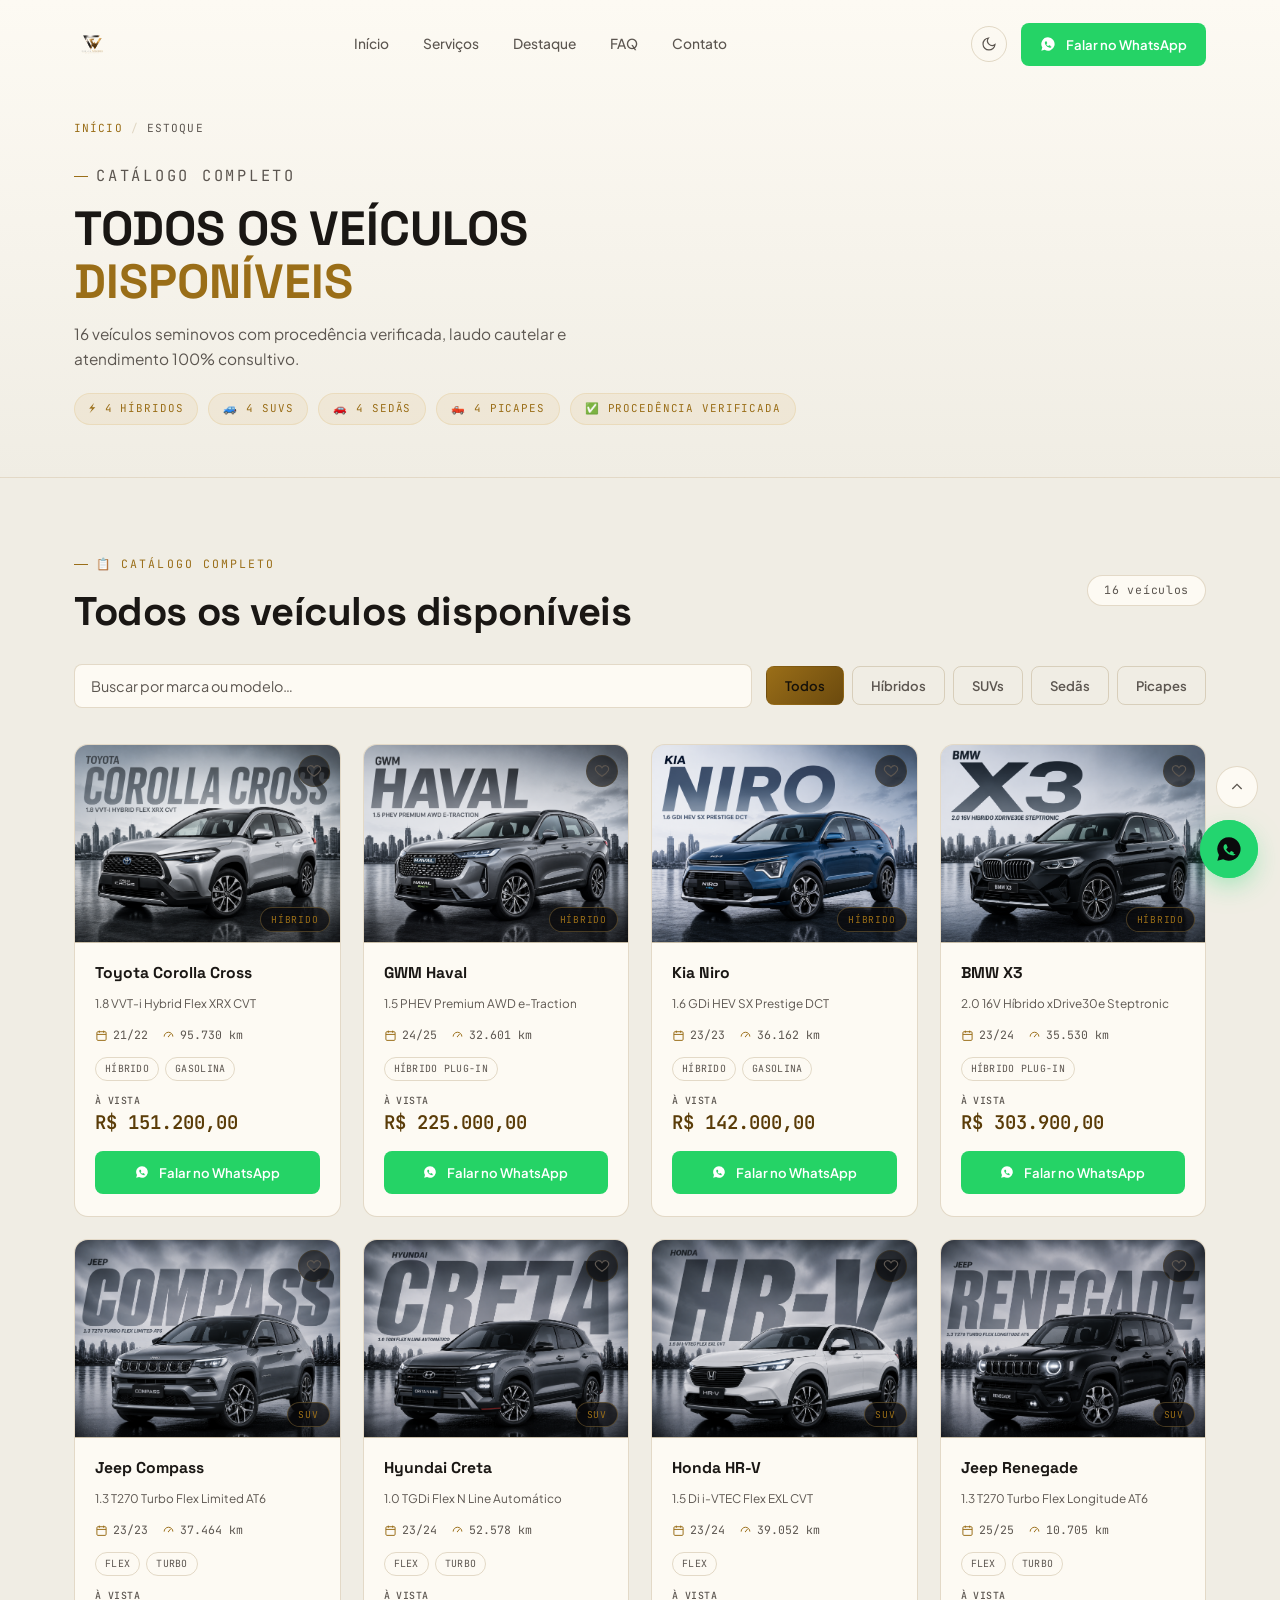
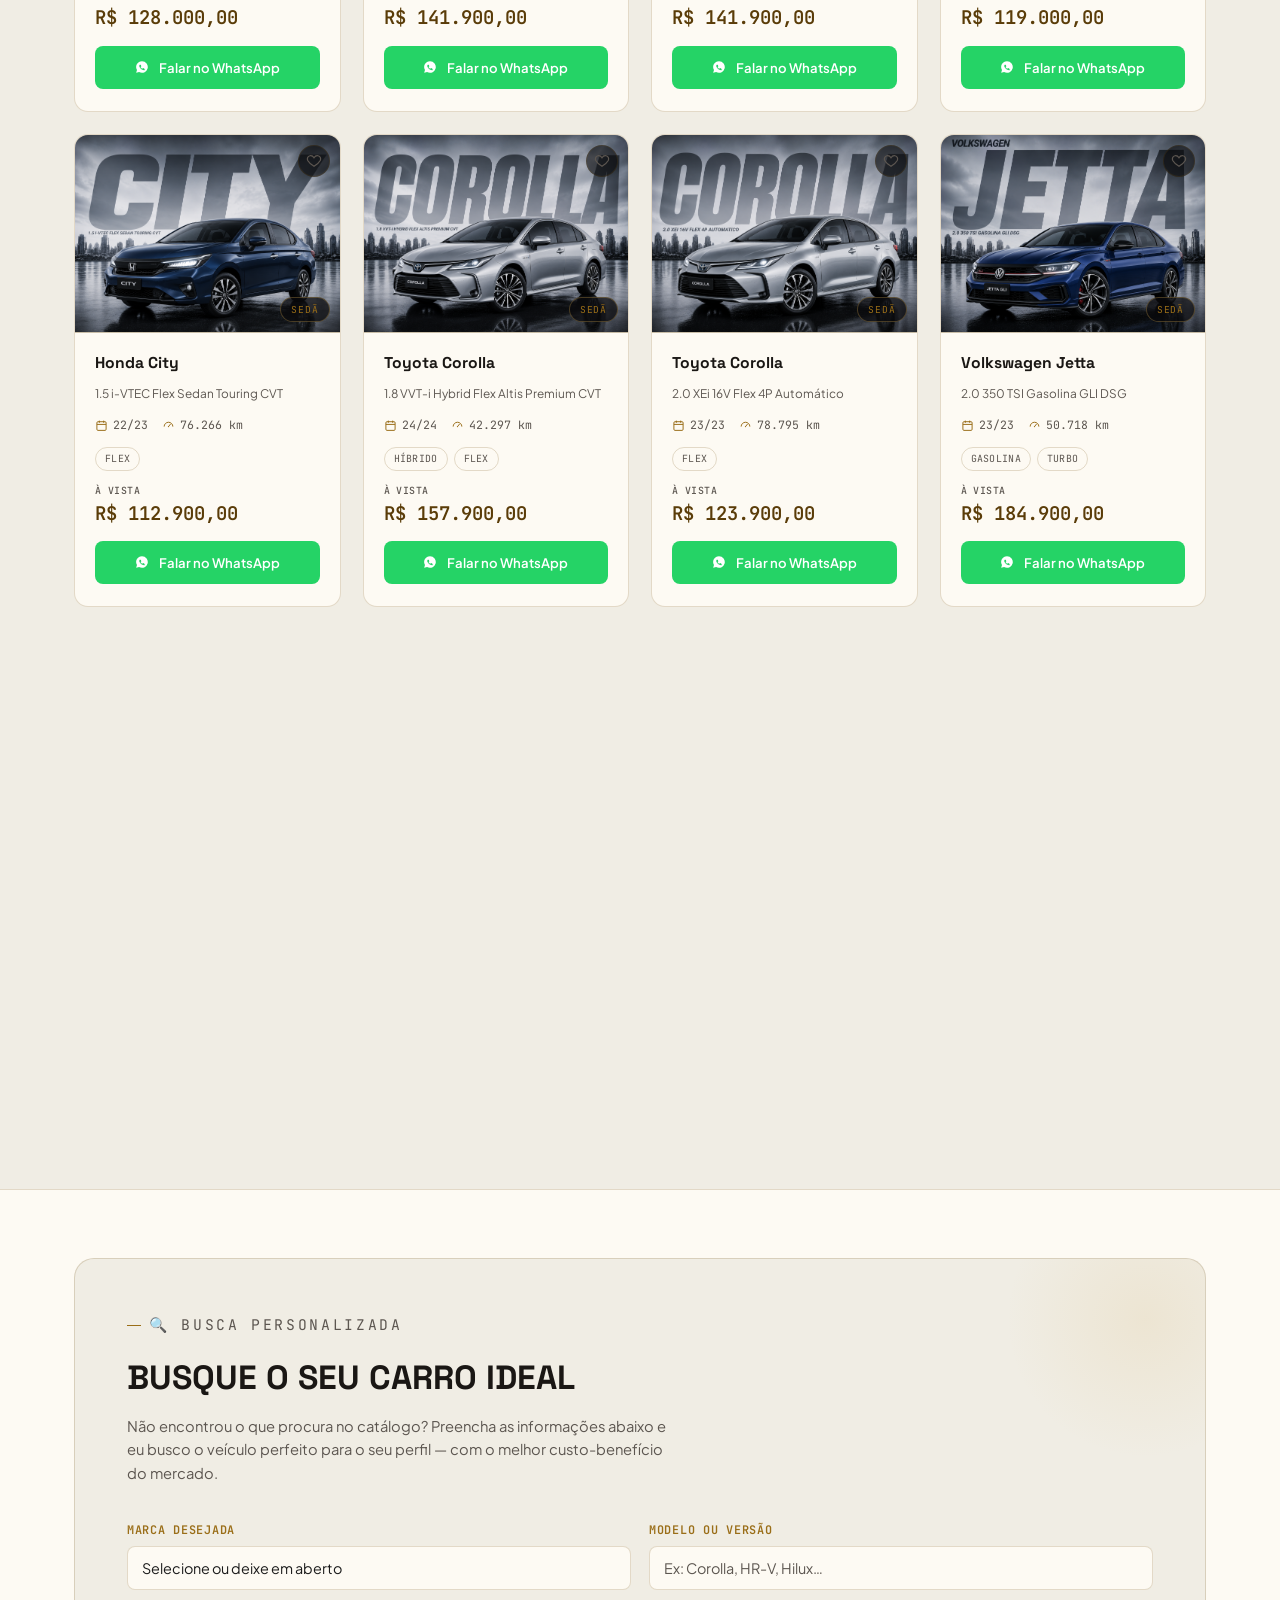
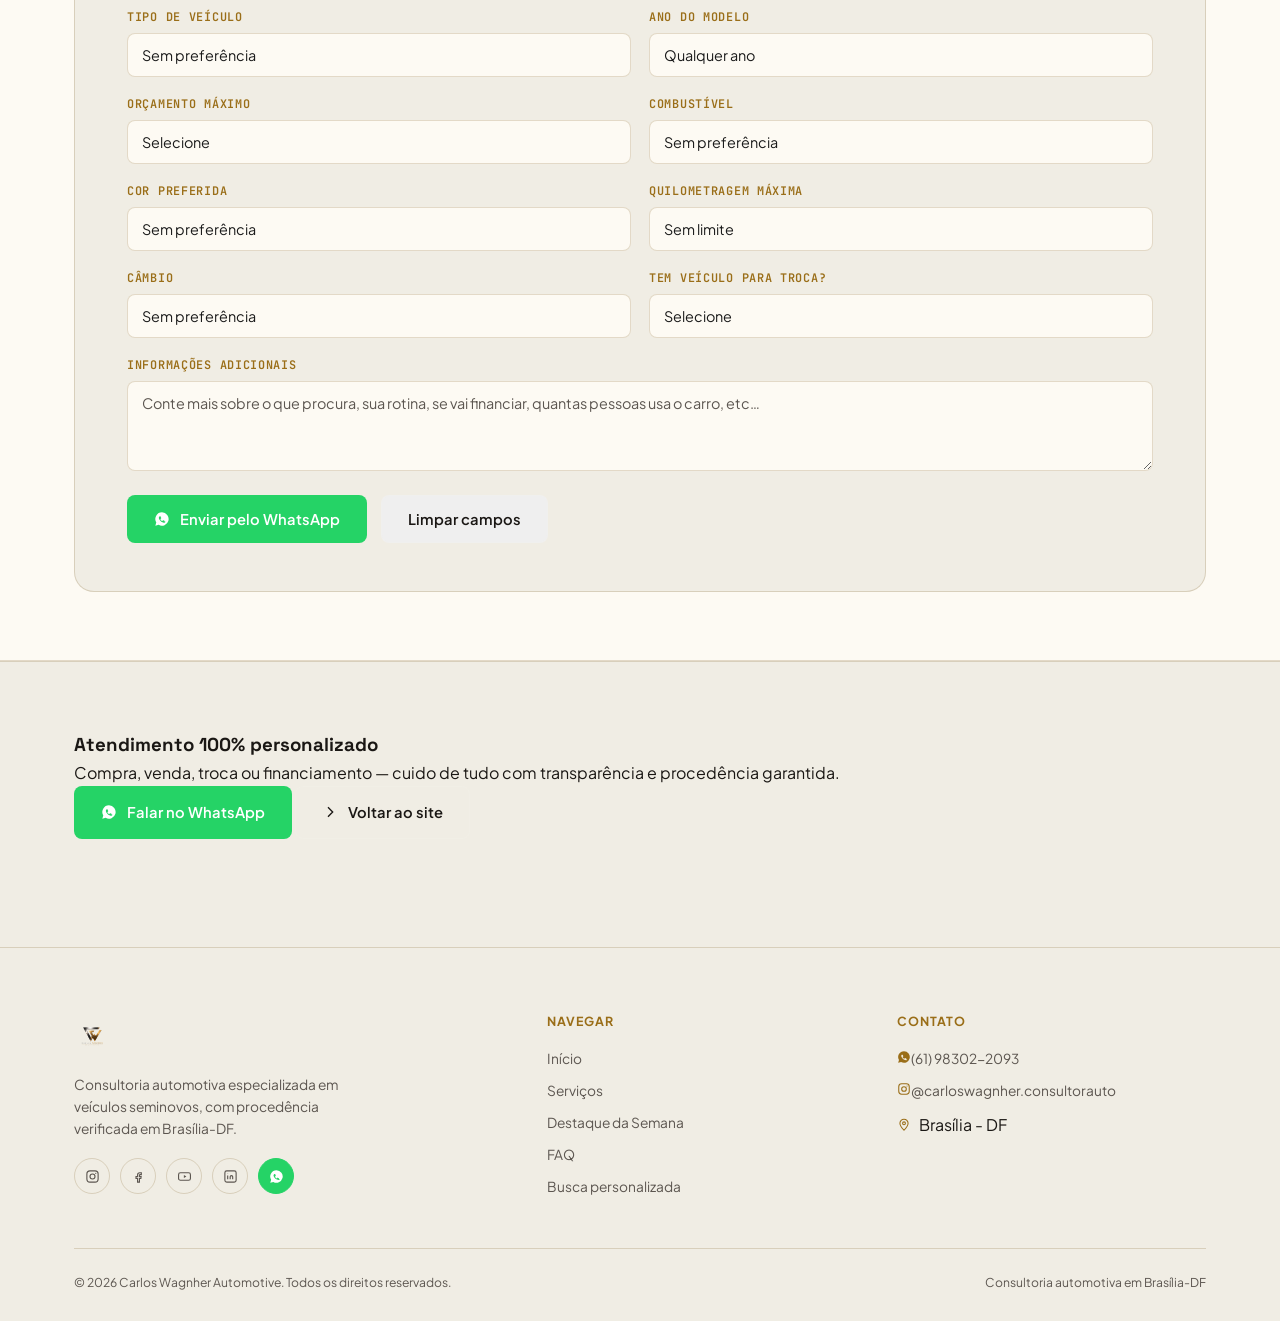
==== estoque.html @ 88245cd1 "Lancamento inicial - Carlos Wagnher Automotive site estatico" ====
<!DOCTYPE html>
<html lang="pt-BR" data-theme="dark">
<head>
<meta charset="UTF-8">
<meta name="viewport" content="width=device-width, initial-scale=1.0">
<title>Estoque Completo | Carlos Wagnher Automotive — Seminovos em Brasília-DF</title>
<meta name="description" content="Veja todos os 16 veículos seminovos disponíveis com procedência verificada em Brasília-DF. Fale com Carlos Wagnher.">
<link rel="icon" href="img/favicon.png" type="image/png">
<script>
(function(){try{var t=localStorage.getItem('cw-theme');if(!t)t=window.matchMedia('(prefers-color-scheme:dark)').matches?'dark':'light';document.documentElement.setAttribute('data-theme',t);}catch(e){}})();
</script>
<link rel="preconnect" href="https://fonts.googleapis.com">
<link rel="preconnect" href="https://fonts.gstatic.com" crossorigin>
<link href="https://fonts.googleapis.com/css2?family=Space+Grotesk:wght@500;600;700&family=Plus+Jakarta+Sans:wght@400;500;600;700;800&family=JetBrains+Mono:wght@500;600&display=swap" rel="stylesheet">
<link rel="stylesheet" href="css/theme.css">
<link rel="stylesheet" href="css/base.css">
<link rel="stylesheet" href="css/header.css">
<link rel="stylesheet" href="css/cards.css">
<link rel="stylesheet" href="css/footer.css">
<link rel="stylesheet" href="css/responsive.css">
<style>
/* ── Hero da página ──────────────────────────────────────── */
.estoque-hero {
  padding: 120px 0 52px;
  background: linear-gradient(180deg, var(--charcoal) 0%, var(--obsidian) 100%);
  border-bottom: 1px solid var(--line);
}
.breadcrumb {
  display: flex; align-items: center; gap: 8px;
  font-family: var(--mono); font-size: .7rem;
  letter-spacing: .1em; text-transform: uppercase;
  color: var(--ink-muted); margin-bottom: 20px;
}
.breadcrumb a { color: var(--gold); transition: opacity .2s; }
.breadcrumb a:hover { opacity: .75; }
.breadcrumb-sep { color: var(--line); }
.estoque-hero h1 {
  font-size: clamp(2rem, 4vw, 3rem);
  font-weight: 700; line-height: 1.1;
  text-transform: uppercase; margin-bottom: 14px;
}
.estoque-hero > .container > p {
  color: var(--ink-muted); font-size: .96rem; max-width: 560px;
}
.estoque-badges {
  display: flex; gap: 10px; flex-wrap: wrap; margin-top: 22px;
}
.estoque-badge {
  display: inline-flex; align-items: center; gap: 6px;
  background: rgba(212,169,84,.1);
  border: 1px solid rgba(212,169,84,.2);
  color: var(--gold);
  font-family: var(--mono); font-size: .68rem;
  letter-spacing: .08em; text-transform: uppercase;
  padding: 6px 14px; border-radius: 20px;
}

/* ── Cabeçalho do catálogo ───────────────────────────────── */
.catalogo-header {
  display: flex; align-items: center; justify-content: space-between;
  margin-bottom: 28px; flex-wrap: wrap; gap: 12px;
}
.cat-count {
  font-family: var(--mono); font-size: .72rem;
  color: var(--ink-muted); letter-spacing: .06em;
  background: var(--charcoal); border: 1px solid var(--line);
  padding: 5px 16px; border-radius: 20px;
  transition: .2s;
}

/* ── Barra de filtro rápido ─────────────────────────────── */
.catalogo-search {
  display: flex; gap: 14px; align-items: center;
  flex-wrap: wrap; margin-bottom: 36px;
}
.catalogo-search input[type="search"] {
  flex: 1; min-width: 200px;
  background: var(--charcoal);
  border: 1px solid var(--line);
  border-radius: 8px;
  padding: 12px 16px;
  color: var(--ink);
  font-family: var(--body); font-size: .9rem;
  outline: none; transition: border-color .2s;
}
.catalogo-search input[type="search"]:focus { border-color: var(--gold); }
.catalogo-search input[type="search"]::placeholder { color: var(--ink-muted); }
.filter-btns { display: flex; gap: 8px; flex-wrap: wrap; }
.filter-btn {
  padding: 10px 18px; border-radius: 8px;
  border: 1px solid var(--line);
  background: transparent; color: var(--ink-muted);
  font-size: .82rem; font-weight: 600; transition: .2s;
}
.filter-btn:hover { border-color: var(--gold); color: var(--gold); }
.filter-btn.active {
  background: linear-gradient(135deg, var(--gold), var(--gold-deep));
  color: var(--btn-gold-text); border-color: transparent;
}

/* Badge de categoria no card */
.badge-cat {
  position: absolute; right: 10px; bottom: 10px;
  background: rgba(10,10,12,.75);
  border: 1px solid rgba(212,169,84,.3);
  color: var(--gold);
  font-family: var(--mono); font-size: .6rem;
  letter-spacing: .08em; text-transform: uppercase;
  padding: 4px 10px; border-radius: 20px;
  z-index: 2;
}

/* Mensagem sem resultado */
.sem-resultado {
  text-align: center;
  padding: 48px 0;
  color: var(--ink-muted);
  font-size: .96rem;
}

/* ── Formulário "Busque seu carro ideal" ──────────────────── */
.busca-section {
  background: var(--charcoal);
  border-top: 1px solid var(--line);
  border-bottom: 1px solid var(--line);
}
.busca-card {
  background: var(--obsidian);
  border: 1px solid var(--line);
  border-radius: 20px;
  padding: 48px 52px;
  position: relative;
  overflow: hidden;
}
.busca-card::before {
  content: '';
  position: absolute; top: -80px; right: -80px;
  width: 280px; height: 280px;
  border-radius: 50%;
  background: radial-gradient(circle, rgba(212,169,84,.12) 0%, transparent 70%);
  pointer-events: none;
}
.busca-head { margin-bottom: 36px; }
.busca-head h2 { font-size: clamp(1.5rem, 3vw, 2.1rem); font-weight: 700; text-transform: uppercase; margin-bottom: 10px; }
.busca-head p  { color: var(--ink-muted); font-size: .92rem; max-width: 540px; }

.busca-form { display: grid; grid-template-columns: 1fr 1fr; gap: 18px; }
.busca-form .full { grid-column: 1 / -1; }

.form-group { display: flex; flex-direction: column; gap: 6px; }
.form-group label {
  font-size: .74rem; font-weight: 600; text-transform: uppercase;
  letter-spacing: .06em; color: var(--gold);
  font-family: var(--mono);
}
.form-group input,
.form-group select,
.form-group textarea {
  background: var(--charcoal);
  border: 1px solid var(--line);
  border-radius: 8px;
  padding: 12px 14px;
  color: var(--ink);
  font-family: var(--body); font-size: .9rem;
  outline: none; transition: border-color .2s;
  width: 100%;
}
.form-group input:focus,
.form-group select:focus,
.form-group textarea:focus { border-color: var(--gold); }
.form-group select { appearance: none; cursor: pointer; }
.form-group textarea { resize: vertical; min-height: 90px; }
/* placeholder */
.form-group input::placeholder,
.form-group textarea::placeholder { color: var(--ink-muted); }
/* select option */
.form-group select option { background: var(--charcoal); color: var(--ink); }

.busca-actions {
  grid-column: 1 / -1;
  display: flex; gap: 14px; flex-wrap: wrap;
  margin-top: 6px;
}

/* ── Tema claro: ajustes de input ───────────────────────── */
[data-theme="light"] .catalogo-search input[type="search"],
[data-theme="light"] .form-group input,
[data-theme="light"] .form-group select,
[data-theme="light"] .form-group textarea { color: #1a1a1a; }

@media (max-width: 768px) {
  .estoque-hero { padding: 100px 0 40px; }
  .busca-card   { padding: 32px 24px; }
  .busca-form   { grid-template-columns: 1fr; }
  .busca-form .full { grid-column: 1; }
  .catalogo-search { flex-direction: column; align-items: stretch; }
  .catalogo-search input { min-width: unset; }
}
</style>
<script type="module" src="js/estoque.js"></script>
</head>
<body>

<a class="skip-link" href="#catalogo">Pular para o catálogo</a>

<!-- SVG sprite -->
<svg style="position:absolute;width:0;height:0" aria-hidden="true" focusable="false">
<defs>
<symbol id="car-hibrido" viewBox="0 0 240 110" fill="none" stroke="currentColor">
  <line x1="6" y1="92" x2="234" y2="92" stroke-dasharray="4 4" opacity=".4" stroke-width="1"/>
  <path d="M16,78 L16,58 Q16,52 22,50 L54,50 Q66,32 92,30 L148,30 Q170,32 184,50 L218,50 Q224,52 224,58 L224,78 Z" stroke-width="3"/>
  <line x1="64" y1="50" x2="72" y2="32" stroke-width="2"/>
  <line x1="170" y1="50" x2="164" y2="32" stroke-width="2"/>
  <circle cx="58" cy="80" r="14" stroke-width="3"/><circle cx="58" cy="80" r="3.5" fill="currentColor"/>
  <circle cx="182" cy="80" r="14" stroke-width="3"/><circle cx="182" cy="80" r="3.5" fill="currentColor"/>
  <path d="M196,44 l6,-9 5,0 -3,9z" fill="currentColor" stroke="none" opacity=".8"/>
</symbol>
<symbol id="car-suv" viewBox="0 0 240 110" fill="none" stroke="currentColor">
  <line x1="6" y1="94" x2="234" y2="94" stroke-dasharray="4 4" opacity=".4" stroke-width="1"/>
  <path d="M14,80 L14,52 Q14,46 21,45 L48,45 Q58,24 88,22 L154,22 Q180,24 192,45 L220,45 Q227,46 227,52 L227,80 Z" stroke-width="3"/>
  <line x1="58" y1="45" x2="66" y2="24" stroke-width="2"/>
  <line x1="182" y1="45" x2="176" y2="24" stroke-width="2"/>
  <circle cx="56" cy="82" r="16" stroke-width="3"/><circle cx="56" cy="82" r="4" fill="currentColor"/>
  <circle cx="186" cy="82" r="16" stroke-width="3"/><circle cx="186" cy="82" r="4" fill="currentColor"/>
</symbol>
<symbol id="car-sedan" viewBox="0 0 240 110" fill="none" stroke="currentColor">
  <line x1="6" y1="90" x2="234" y2="90" stroke-dasharray="4 4" opacity=".4" stroke-width="1"/>
  <path d="M12,76 L12,57 Q12,51 18,49 L50,49 Q64,28 94,26 L142,26 Q168,28 184,49 L222,49 Q228,51 228,57 L228,76 Z" stroke-width="3"/>
  <line x1="62" y1="49" x2="70" y2="28" stroke-width="2"/>
  <line x1="174" y1="49" x2="167" y2="28" stroke-width="2"/>
  <circle cx="56" cy="78" r="13" stroke-width="3"/><circle cx="56" cy="78" r="3.5" fill="currentColor"/>
  <circle cx="186" cy="78" r="13" stroke-width="3"/><circle cx="186" cy="78" r="3.5" fill="currentColor"/>
</symbol>
<symbol id="car-picape" viewBox="0 0 240 110" fill="none" stroke="currentColor">
  <line x1="6" y1="92" x2="234" y2="92" stroke-dasharray="4 4" opacity=".4" stroke-width="1"/>
  <path d="M14,78 L14,56 Q14,50 20,48 L52,48 Q64,28 92,26 L120,26 Q126,28 126,34 L126,48 L196,48 L196,68 L222,68 L222,78 Z" stroke-width="3"/>
  <line x1="196" y1="48" x2="196" y2="68" stroke-width="2"/>
  <line x1="62" y1="48" x2="70" y2="28" stroke-width="2"/>
  <circle cx="56" cy="80" r="14" stroke-width="3"/><circle cx="56" cy="80" r="3.5" fill="currentColor"/>
  <circle cx="190" cy="80" r="14" stroke-width="3"/><circle cx="190" cy="80" r="3.5" fill="currentColor"/>
</symbol>
<symbol id="ic-sun" viewBox="0 0 24 24" fill="none" stroke="currentColor" stroke-width="1.8"><circle cx="12" cy="12" r="4"/><path d="M12 2v2M12 20v2M4.2 4.2l1.4 1.4M18.4 18.4l1.4 1.4M2 12h2M20 12h2M4.2 19.8l1.4-1.4M18.4 5.6l1.4-1.4"/></symbol>
<symbol id="ic-moon" viewBox="0 0 24 24" fill="none" stroke="currentColor" stroke-width="1.8"><path d="M21 12.8A9 9 0 1 1 11.2 3a7 7 0 0 0 9.8 9.8z"/></symbol>
<symbol id="ic-pin" viewBox="0 0 24 24" fill="none" stroke="currentColor" stroke-width="1.8"><path d="M12 21s7-7.2 7-12a7 7 0 1 0-14 0c0 4.8 7 12 7 12z"/><circle cx="12" cy="9" r="2.4"/></symbol>
<symbol id="ic-shield" viewBox="0 0 24 24" fill="none" stroke="currentColor" stroke-width="1.8"><path d="M12 3l7 3v6c0 5-3 8-7 9-4-1-7-4-7-9V6z"/><path d="M9 12l2 2 4-4"/></symbol>
<symbol id="ic-gauge" viewBox="0 0 24 24" fill="none" stroke="currentColor" stroke-width="1.8"><path d="M4 14a8 8 0 1 1 16 0"/><path d="M12 14l4-5"/><circle cx="12" cy="14" r="1.2" fill="currentColor" stroke="none"/></symbol>
<symbol id="ic-calendar" viewBox="0 0 24 24" fill="none" stroke="currentColor" stroke-width="1.8"><rect x="3.5" y="5" width="17" height="16" rx="2"/><path d="M8 3v4M16 3v4M3.5 10h17"/></symbol>
<symbol id="ic-heart" viewBox="0 0 24 24" fill="none" stroke="currentColor" stroke-width="1.8"><path d="M12 20s-7-4.4-9.4-8.8C1.2 8 2.6 4.6 6 4.1 8.4 3.7 10.6 5 12 7.2 13.4 5 15.6 3.7 18 4.1c3.4.5 4.8 3.9 3.4 7.1C19 15.6 12 20 12 20z"/></symbol>
<symbol id="ic-arrow-r" viewBox="0 0 24 24" fill="none" stroke="currentColor" stroke-width="2"><path d="M9 5l7 7-7 7"/></symbol>
<symbol id="ic-up" viewBox="0 0 24 24" fill="none" stroke="currentColor" stroke-width="2"><path d="M5 15l7-7 7 7"/></symbol>
<symbol id="ic-whats" viewBox="0 0 24 24" fill="currentColor" stroke="none"><path d="M12 2a10 10 0 0 0-8.6 15.1L2 22l5-1.3A10 10 0 1 0 12 2zm5.6 14.3c-.2.6-1.3 1.2-1.8 1.2-.5.1-1 .1-3.1-.7-2.6-1-4.3-3.6-4.4-3.8-.1-.2-1-1.4-1-2.6 0-1.3.6-1.9.9-2.1.2-.3.5-.3.7-.3h.5c.2 0 .4 0 .6.5.2.5.7 1.7.8 1.8.1.2.1.3 0 .5-.4.7-.8 1-1 1.2-.1.2-.3.3-.1.6.6 1 1.4 1.8 2.4 2.4.3.2.4.1.6-.1.2-.2.6-.7.8-1 .2-.2.3-.2.5-.1.2.1 1.4.7 1.6.8.2.1.4.1.4.3.1.2.1.7-.1 1.3z"/></symbol>
<symbol id="ic-insta" viewBox="0 0 24 24" fill="none" stroke="currentColor" stroke-width="1.8"><rect x="3" y="3" width="18" height="18" rx="5"/><circle cx="12" cy="12" r="4"/><circle cx="17.2" cy="6.8" r="1" fill="currentColor" stroke="none"/></symbol>
<symbol id="ic-fb" viewBox="0 0 24 24" fill="none" stroke="currentColor" stroke-width="1.8"><path d="M14 9h2.5V6H14c-1.9 0-3.5 1.6-3.5 3.5V12H8v3h2.5v6h3v-6h2.3l.4-3h-2.7v-2.2c0-.5.4-.8.8-.8z"/></symbol>
<symbol id="ic-yt" viewBox="0 0 24 24" fill="none" stroke="currentColor" stroke-width="1.8"><rect x="2.5" y="6" width="19" height="12" rx="3"/><path d="M11 9.5l4 2.5-4 2.5z" fill="currentColor" stroke="none"/></symbol>
<symbol id="ic-linkedin" viewBox="0 0 24 24" fill="none" stroke="currentColor" stroke-width="1.8"><rect x="3" y="3" width="18" height="18" rx="3"/><path d="M7.5 10.5v6M7.5 7.7v.1M11.5 16.5v-4a2 2 0 0 1 4 0v4M11.5 12.5v4"/></symbol>
</defs>
</svg>

<!-- ===== Header ===== -->
<header id="siteHeader">
  <div class="container nav-row">
    <a href="index.html" class="brand">
      <img src="img/logo.png" alt="Carlos Wagnher Automotive" class="brand-logo">
    </a>
    <nav class="primary-nav" aria-label="Navegação principal">
      <a href="index.html">Início</a>
      <a href="index.html#servicos">Serviços</a>
      <a href="index.html#destaque">Destaque</a>
      <a href="index.html#faq">FAQ</a>
      <a href="index.html#contato">Contato</a>
    </nav>
    <div class="header-actions">
      <button id="themeToggle" class="theme-toggle" aria-label="Alternar tema" aria-pressed="false">
        <svg aria-hidden="true"><use href="#ic-moon"/></svg>
      </button>
      <a class="btn btn-whatsapp btn-sm desktop-only"
         href="https://wa.me/5561983022093?text=Ol%C3%A1%20Carlos!%20Vim%20pelo%20site%20e%20quero%20falar%20sobre%20ve%C3%ADculos%20seminovos."
         target="_blank" rel="noopener">
        <svg style="width:16px;height:16px" aria-hidden="true"><use href="#ic-whats"/></svg>
        Falar no WhatsApp
      </a>
      <button class="menu-toggle" id="menuToggle" aria-label="Abrir menu" aria-expanded="false">
        <span></span><span></span><span></span>
      </button>
    </div>
  </div>
  <nav class="mobile-nav" id="mobileNav" aria-label="Menu mobile" hidden>
    <a href="index.html">Início</a>
    <a href="index.html#servicos">Serviços</a>
    <a href="index.html#destaque">Destaque</a>
    <a href="index.html#faq">FAQ</a>
    <a href="index.html#contato">Contato</a>
    <a class="btn btn-whatsapp btn-sm" style="margin-top:8px"
       href="https://wa.me/5561983022093?text=Ol%C3%A1%20Carlos!%20Vim%20pelo%20site%20e%20quero%20falar%20sobre%20ve%C3%ADculos%20seminovos."
       target="_blank" rel="noopener">
      <svg style="width:16px;height:16px" aria-hidden="true"><use href="#ic-whats"/></svg>
      Falar no WhatsApp
    </a>
  </nav>
</header>

<main id="main-content">

  <!-- ===== Hero da página ===== -->
  <section class="estoque-hero">
    <div class="container">
      <div class="breadcrumb">
        <a href="index.html">Início</a>
        <span class="breadcrumb-sep">/</span>
        <span>Estoque</span>
      </div>
      <p class="eyebrow">Catálogo completo</p>
      <h1>Todos os veículos<br><span style="color:var(--gold)">disponíveis</span></h1>
      <p>16 veículos seminovos com procedência verificada, laudo cautelar e atendimento 100% consultivo.</p>
      <div class="estoque-badges">
        <span class="estoque-badge">⚡ 4 Híbridos</span>
        <span class="estoque-badge">🚙 4 SUVs</span>
        <span class="estoque-badge">🚗 4 Sedãs</span>
        <span class="estoque-badge">🛻 4 Picapes</span>
        <span class="estoque-badge">✅ Procedência verificada</span>
      </div>
    </div>
  </section>

  <!-- ===== Catálogo (renderizado pelo JS) ===== -->
  <div id="estoqueRoot"></div>

  <!-- ===== Busque seu carro ideal ===== -->
  <section class="busca-section section-pad" id="busca">
    <div class="container">
      <div class="busca-card">
        <div class="busca-head">
          <p class="eyebrow">🔍 Busca personalizada</p>
          <h2>Busque o seu carro ideal</h2>
          <p>Não encontrou o que procura no catálogo? Preencha as informações abaixo e eu busco o veículo perfeito para o seu perfil — com o melhor custo-benefício do mercado.</p>
        </div>

        <form class="busca-form" id="buscaForm" novalidate>

          <div class="form-group">
            <label for="f-marca">Marca desejada</label>
            <select id="f-marca" name="marca">
              <option value="">Selecione ou deixe em aberto</option>
              <option>Toyota</option>
              <option>Honda</option>
              <option>Volkswagen</option>
              <option>Hyundai</option>
              <option>Kia</option>
              <option>Jeep</option>
              <option>Nissan</option>
              <option>BMW</option>
              <option>Mercedes-Benz</option>
              <option>Audi</option>
              <option>Chevrolet</option>
              <option>Ford</option>
              <option>Mitsubishi</option>
              <option>Fiat</option>
              <option>Renault</option>
              <option>Ram</option>
              <option>GWM</option>
              <option>Outra / Sem preferência</option>
            </select>
          </div>

          <div class="form-group">
            <label for="f-modelo">Modelo ou versão</label>
            <input type="text" id="f-modelo" name="modelo" placeholder="Ex: Corolla, HR-V, Hilux…">
          </div>

          <div class="form-group">
            <label for="f-categoria">Tipo de veículo</label>
            <select id="f-categoria" name="categoria">
              <option value="">Sem preferência</option>
              <option>SUV</option>
              <option>Sedã</option>
              <option>Híbrido / Elétrico</option>
              <option>Picape</option>
              <option>Hatch</option>
              <option>Minivan</option>
            </select>
          </div>

          <div class="form-group">
            <label for="f-ano">Ano do modelo</label>
            <select id="f-ano" name="ano">
              <option value="">Qualquer ano</option>
              <option>2025</option>
              <option>2024</option>
              <option>2023</option>
              <option>2022</option>
              <option>2021</option>
              <option>2020</option>
              <option>2019 ou anterior</option>
            </select>
          </div>

          <div class="form-group">
            <label for="f-orcamento">Orçamento máximo</label>
            <select id="f-orcamento" name="orcamento">
              <option value="">Selecione</option>
              <option>Até R$ 80.000</option>
              <option>R$ 80.001 – R$ 120.000</option>
              <option>R$ 120.001 – R$ 160.000</option>
              <option>R$ 160.001 – R$ 200.000</option>
              <option>R$ 200.001 – R$ 250.000</option>
              <option>Acima de R$ 250.000</option>
              <option>A combinar</option>
            </select>
          </div>

          <div class="form-group">
            <label for="f-combustivel">Combustível</label>
            <select id="f-combustivel" name="combustivel">
              <option value="">Sem preferência</option>
              <option>Flex</option>
              <option>Gasolina</option>
              <option>Diesel</option>
              <option>Híbrido</option>
              <option>Híbrido Plug-in</option>
              <option>Elétrico</option>
            </select>
          </div>

          <div class="form-group">
            <label for="f-cor">Cor preferida</label>
            <select id="f-cor" name="cor">
              <option value="">Sem preferência</option>
              <option>Branco</option>
              <option>Prata / Cinza</option>
              <option>Preto</option>
              <option>Azul</option>
              <option>Vermelho</option>
              <option>Outra</option>
            </select>
          </div>

          <div class="form-group">
            <label for="f-km">Quilometragem máxima</label>
            <select id="f-km" name="km">
              <option value="">Sem limite</option>
              <option>Até 20.000 km</option>
              <option>Até 40.000 km</option>
              <option>Até 60.000 km</option>
              <option>Até 80.000 km</option>
              <option>Acima de 80.000 km</option>
            </select>
          </div>

          <div class="form-group">
            <label for="f-cambio">Câmbio</label>
            <select id="f-cambio" name="cambio">
              <option value="">Sem preferência</option>
              <option>Automático</option>
              <option>Manual</option>
              <option>CVT</option>
              <option>DCT / PDK</option>
            </select>
          </div>

          <div class="form-group">
            <label for="f-troca">Tem veículo para troca?</label>
            <select id="f-troca" name="troca">
              <option value="">Selecione</option>
              <option>Sim — quero usar na negociação</option>
              <option>Não</option>
            </select>
          </div>

          <div class="form-group full">
            <label for="f-obs">Informações adicionais</label>
            <textarea id="f-obs" name="obs" placeholder="Conte mais sobre o que procura, sua rotina, se vai financiar, quantas pessoas usa o carro, etc…"></textarea>
          </div>

          <div class="busca-actions">
            <button type="submit" class="btn btn-whatsapp">
              <svg style="width:16px;height:16px" aria-hidden="true"><use href="#ic-whats"/></svg>
              Enviar pelo WhatsApp
            </button>
            <button type="reset" class="btn btn-outline">Limpar campos</button>
          </div>

        </form>
      </div>
    </div>
  </section>

  <!-- ===== CTA final ===== -->
  <section class="section-pad" style="border-top:1px solid var(--line)">
    <div class="container">
      <div class="cta-banner reveal">
        <div>
          <h3>Atendimento 100% personalizado</h3>
          <p>Compra, venda, troca ou financiamento — cuido de tudo com transparência e procedência garantida.</p>
        </div>
        <div class="cta-actions">
          <a class="btn btn-whatsapp"
             href="https://wa.me/5561983022093?text=Ol%C3%A1%20Carlos!%20Vim%20pelo%20site%20e%20quero%20atendimento%20personalizado."
             target="_blank" rel="noopener">
            <svg style="width:16px;height:16px" aria-hidden="true"><use href="#ic-whats"/></svg>
            Falar no WhatsApp
          </a>
          <a class="btn btn-outline" href="index.html">
            <svg style="width:16px;height:16px" aria-hidden="true"><use href="#ic-arrow-r"/></svg>
            Voltar ao site
          </a>
        </div>
      </div>
    </div>
  </section>

</main>

<!-- ===== Footer ===== -->
<footer>
  <div class="container">
    <div class="footer-grid">
      <div class="footer-brand">
        <a href="index.html" class="brand">
          <img src="img/logo.png" alt="Carlos Wagnher Automotive" class="brand-logo">
        </a>
        <p>Consultoria automotiva especializada em veículos seminovos, com procedência verificada em Brasília-DF.</p>
        <div class="socials" style="margin-top:18px">
          <a class="social-ic" href="https://www.instagram.com/carloswagnher.consultorauto/" target="_blank" rel="noopener" aria-label="Instagram">
            <svg aria-hidden="true"><use href="#ic-insta"/></svg>
          </a>
          <a class="social-ic" href="https://www.facebook.com/carlos.wagnher" target="_blank" rel="noopener" aria-label="Facebook">
            <svg aria-hidden="true"><use href="#ic-fb"/></svg>
          </a>
          <a class="social-ic" href="https://www.youtube.com/@CarlosWagnherConsultorAuto" target="_blank" rel="noopener" aria-label="YouTube">
            <svg aria-hidden="true"><use href="#ic-yt"/></svg>
          </a>
          <a class="social-ic" href="https://www.linkedin.com/in/carloswagnher/" target="_blank" rel="noopener" aria-label="LinkedIn">
            <svg aria-hidden="true"><use href="#ic-linkedin"/></svg>
          </a>
          <a class="social-ic" style="background:#25D366;border-color:#25D366;color:#fff"
             href="https://wa.me/5561983022093" target="_blank" rel="noopener" aria-label="WhatsApp">
            <svg aria-hidden="true"><use href="#ic-whats"/></svg>
          </a>
        </div>
      </div>
      <div class="footer-col">
        <h4>Navegar</h4>
        <a href="index.html">Início</a>
        <a href="index.html#servicos">Serviços</a>
        <a href="index.html#destaque">Destaque da Semana</a>
        <a href="index.html#faq">FAQ</a>
        <a href="#busca">Busca personalizada</a>
      </div>
      <div class="footer-col">
        <h4>Contato</h4>
        <a class="footer-contact" href="https://wa.me/5561983022093" target="_blank" rel="noopener">
          <svg aria-hidden="true"><use href="#ic-whats"/></svg>(61) 98302-2093
        </a>
        <a class="footer-contact" href="https://www.instagram.com/carloswagnher.consultorauto/" target="_blank" rel="noopener">
          <svg aria-hidden="true"><use href="#ic-insta"/></svg>@carloswagnher.consultorauto
        </a>
        <span class="footer-contact">
          <svg aria-hidden="true"><use href="#ic-pin"/></svg>Brasília - DF
        </span>
      </div>
    </div>
    <div class="footer-bottom">
      <span>© <span id="year"></span> Carlos Wagnher Automotive. Todos os direitos reservados.</span>
      <span>Consultoria automotiva em Brasília-DF</span>
    </div>
  </div>
</footer>

<!-- Floating WhatsApp -->
<div class="fab-wrap">
  <button class="fab-top" id="fabTop" aria-label="Voltar ao topo">
    <svg aria-hidden="true"><use href="#ic-up"/></svg>
  </button>
  <a class="fab-whats"
     href="https://wa.me/5561983022093?text=Ol%C3%A1%20Carlos!%20Vim%20pelo%20site%20e%20quero%20falar%20sobre%20ve%C3%ADculos%20seminovos."
     target="_blank" rel="noopener" aria-label="Falar no WhatsApp">
    <svg aria-hidden="true"><use href="#ic-whats"/></svg>
  </a>
</div>

<script>
// ── Ano footer ──────────────────────────────────────────────
document.getElementById('year').textContent = new Date().getFullYear();

// ── Tema ────────────────────────────────────────────────────
const btn  = document.getElementById('themeToggle');
const html = document.documentElement;
function applyTheme(t) {
  html.setAttribute('data-theme', t);
  try { localStorage.setItem('cw-theme', t); } catch(e) {}
  btn.setAttribute('aria-pressed', t === 'light' ? 'true' : 'false');
  btn.setAttribute('aria-label', t === 'light' ? 'Ativar modo escuro' : 'Ativar modo claro');
  btn.querySelector('use').setAttribute('href', t === 'light' ? '#ic-sun' : '#ic-moon');
}
btn.addEventListener('click', () => applyTheme(html.getAttribute('data-theme') === 'dark' ? 'light' : 'dark'));

// ── Menu mobile ──────────────────────────────────────────────
const menuToggle = document.getElementById('menuToggle');
const mobileNav  = document.getElementById('mobileNav');
menuToggle.addEventListener('click', () => {
  const open = mobileNav.hidden;
  mobileNav.hidden = !open;
  menuToggle.setAttribute('aria-expanded', open ? 'true' : 'false');
});

// ── Botão voltar ao topo ─────────────────────────────────────
const fabTop = document.getElementById('fabTop');
window.addEventListener('scroll', () => {
  fabTop.classList.toggle('show', window.scrollY > 400);
}, { passive: true });
fabTop.addEventListener('click', () => window.scrollTo({ top: 0, behavior: 'smooth' }));

// ── Formulário → WhatsApp ────────────────────────────────────
document.getElementById('buscaForm').addEventListener('submit', function(e) {
  e.preventDefault();
  const fd = new FormData(this);
  const val = k => fd.get(k) || '';

  const linhas = [
    '🚗 *Busca de veículo personalizada*',
    '',
    `• *Marca:* ${val('marca')  || 'Sem preferência'}`,
    `• *Modelo/Versão:* ${val('modelo') || 'Sem preferência'}`,
    `• *Tipo:* ${val('categoria') || 'Sem preferência'}`,
    `• *Ano:* ${val('ano')      || 'Qualquer'}`,
    `• *Orçamento:* ${val('orcamento') || 'A combinar'}`,
    `• *Combustível:* ${val('combustivel') || 'Sem preferência'}`,
    `• *Cor:* ${val('cor')      || 'Sem preferência'}`,
    `• *Km máx:* ${val('km')   || 'Sem limite'}`,
    `• *Câmbio:* ${val('cambio') || 'Sem preferência'}`,
    `• *Troca:* ${val('troca')  || 'Não informado'}`,
  ];
  if (val('obs').trim()) linhas.push('', `📝 *Detalhes:* ${val('obs').trim()}`);
  linhas.push('', 'Vim pelo site carloswagnherautomotive.com.br');

  const msg = linhas.join('\n');
  window.open(`https://wa.me/5561983022093?text=${encodeURIComponent(msg)}`, '_blank', 'noopener');
});

// ── CTA-banner reveal ────────────────────────────────────────
const obs = new IntersectionObserver(entries => {
  entries.forEach(e => { if (e.isIntersecting) { e.target.classList.add('is-visible'); obs.unobserve(e.target); } });
}, { threshold: 0.1 });
document.querySelectorAll('.reveal').forEach(el => obs.observe(el));
</script>

</body>
</html>
---- css/theme.css ----
/* ============================================================
   theme.css — Variáveis de cor para modo escuro e claro.
   Deve ser o PRIMEIRO CSS carregado.
   ============================================================ */

/* Fallback (dark) para caso o script inline não execute */
:root {
  --obsidian:   #0A0A0C;
  --charcoal:   #15151B;
  --charcoal-2: #1E1E26;
  --line:       rgba(212, 169, 84, .16);
  --gold:       #D4A954;
  --gold-deep:  #A9762E;
  --gold-pale:  #F0D9A0;
  --ink:        #F4F2EC;
  --ink-muted:  #9C9AA3;
  --btn-gold-text: #15110a;
}

[data-theme="dark"] {
  --obsidian:   #0A0A0C;
  --charcoal:   #15151B;
  --charcoal-2: #1E1E26;
  --line:       rgba(212, 169, 84, .16);
  --gold:       #D4A954;
  --gold-deep:  #A9762E;
  --gold-pale:  #F0D9A0;
  --ink:        #F4F2EC;
  --ink-muted:  #9C9AA3;
  --btn-gold-text: #15110a;
}

/* Modo claro: fundo off-white quente, dourado mais escuro para AA (4.5:1 sobre #F0EDE4) */
[data-theme="light"] {
  --obsidian:   #F0EDE4;
  --charcoal:   #FDFAF3;
  --charcoal-2: #E9E4D5;
  --line:       rgba(120, 86, 20, .2);
  --gold:       #9A6E18;   /* contraste AA ≥ 4.5:1 sobre #F0EDE4 */
  --gold-deep:  #6B4A0E;
  --gold-pale:  #5A3C08;   /* texto dourado sobre claro — AA */
  --ink:        #1A1714;
  --ink-muted:  #5C5650;
  --btn-gold-text: #15110a;
}

/* Transição suave (~250ms) — desativada se prefers-reduced-motion */
@media (prefers-reduced-motion: no-preference) {
  html {
    transition: background-color 250ms ease;
  }
  body,
  header,
  .icon-card,
  .vcard,
  .faq-item,
  .testi-card,
  .featured,
  .mobile-nav,
  footer {
    transition:
      background-color 250ms ease,
      border-color    250ms ease,
      color           250ms ease;
  }
}
---- css/base.css ----
/* ============================================================
   base.css — Reset, layout, tipografia, botões, utilitários
   ============================================================ */

:root {
  --radius:  14px;
  --maxw:    1180px;
  --display: 'Space Grotesk', sans-serif;
  --body:    'Plus Jakarta Sans', sans-serif;
  --mono:    'JetBrains Mono', monospace;
}

/* Reset */
*, *::before, *::after { box-sizing: border-box; margin: 0; padding: 0; }
html  { scroll-behavior: smooth; }
body  {
  background: var(--obsidian);
  color: var(--ink);
  font-family: var(--body);
  line-height: 1.6;
  -webkit-font-smoothing: antialiased;
  overflow-x: hidden;
}
img   { max-width: 100%; display: block; }
a     { color: inherit; text-decoration: none; }
ul    { list-style: none; }
button { font-family: inherit; cursor: pointer; }

/* Layout */
.container   { max-width: var(--maxw); margin: 0 auto; padding: 0 24px; }
section      { scroll-margin-top: 90px; }
.section-pad { padding: 68px 0; }

/* Skip link */
.skip-link {
  position: absolute;
  left: -9999px;
  top: 0;
  z-index: 9999;
  background: var(--gold);
  color: var(--btn-gold-text);
  padding: 12px 20px;
  font-weight: 700;
  border-radius: 0 0 8px 0;
  font-family: var(--body);
}
.skip-link:focus { left: 0; }

/* Screen-reader only */
.sr-only {
  position: absolute;
  width: 1px; height: 1px;
  padding: 0; margin: -1px;
  overflow: hidden;
  clip: rect(0,0,0,0);
  white-space: nowrap;
  border: 0;
}

/* Focus */
:focus-visible { outline: 2px solid var(--gold); outline-offset: 3px; }

/* Typography */
h1, h2, h3, .font-display { font-family: var(--display); }
.mono { font-family: var(--mono); }

.eyebrow {
  display: inline-flex;
  align-items: center;
  gap: 8px;
  font-family: var(--mono);
  font-size: .72rem;
  letter-spacing: .18em;
  text-transform: uppercase;
  color: var(--gold);
  margin-bottom: 14px;
}
.eyebrow::before { content: ''; width: 14px; height: 1px; background: var(--gold); }

.section-title {
  font-size: clamp(1.7rem, 3.4vw, 2.5rem);
  font-weight: 700;
  line-height: 1.2;
  letter-spacing: -.01em;
}
.section-head { text-align: center; max-width: 620px; margin: 0 auto 48px; }

.text-gold  { color: var(--gold); }
.text-muted { color: var(--ink-muted); }

/* Buttons */
.btn {
  display: inline-flex;
  align-items: center;
  justify-content: center;
  gap: 10px;
  padding: 14px 26px;
  border-radius: 8px;
  font-weight: 600;
  font-size: .92rem;
  border: 1px solid transparent;
  transition:
    transform    .25s ease,
    box-shadow   .25s ease,
    background   .25s ease,
    color        .25s ease,
    border-color .25s ease;
  white-space: nowrap;
}
.btn-gold {
  background: linear-gradient(135deg, var(--gold), var(--gold-deep));
  color: var(--btn-gold-text);
}
.btn-gold:hover,
.btn-gold:focus-visible {
  transform: translateY(-2px);
  box-shadow: 0 10px 28px -8px rgba(212,169,84,.55);
}
.btn-outline { border-color: rgba(244,242,236,.25); color: var(--ink); }
.btn-outline:hover,
.btn-outline:focus-visible { border-color: var(--gold); color: var(--gold); transform: translateY(-2px); }
.btn-ghost  { border: 1px solid var(--line); color: var(--ink); background: transparent; }
.btn-ghost:hover,
.btn-ghost:focus-visible  { border-color: var(--gold); color: var(--gold); }

/* ── WhatsApp: sempre verde, independente do tema ── */
.btn-whatsapp {
  background: #25D366;
  color: #fff !important;
  border-color: transparent;
}
.btn-whatsapp:hover,
.btn-whatsapp:focus-visible {
  background: #1ebe5d;
  transform: translateY(-2px);
  box-shadow: 0 10px 28px -8px rgba(37,211,102,.5);
  color: #fff !important;
}
.btn-sm    { padding: 10px 18px; font-size: .82rem; }
.btn-block { width: 100%; }

/* Reveal animation */
.reveal { opacity: 0; transform: translateY(26px); transition: opacity .7s ease, transform .7s ease; }
.reveal.is-visible { opacity: 1; transform: translateY(0); }
.reveal-stagger > * { transition-delay: calc(var(--i, 0) * 70ms); }

/* Reduce motion — sobrescreve tudo */
@media (prefers-reduced-motion: reduce) {
  *, *::before, *::after {
    animation-duration:       .001ms !important;
    animation-iteration-count: 1    !important;
    transition-duration:      .001ms !important;
    scroll-behavior:           auto  !important;
  }
}
---- css/header.css ----
/* ============================================================
   header.css
   ============================================================ */

header {
  position: fixed; top: 0; left: 0; right: 0; z-index: 100;
  padding: 20px 0;
  transition: background .35s ease, padding .35s ease, border-color .35s ease;
  border-bottom: 1px solid transparent;
}
header.scrolled {
  background: rgba(10,10,12,.86);
  backdrop-filter: blur(14px);
  -webkit-backdrop-filter: blur(14px);
  padding: 13px 0;
  border-color: var(--line);
}
[data-theme="light"] header.scrolled {
  background: rgba(240,237,228,.93);
}

/* Nav row */
.nav-row {
  display: flex;
  align-items: center;
  justify-content: space-between;
  gap: 24px;
}

/* Brand */
.brand {
  display: flex;
  align-items: center;
  gap: 10px;
  font-family: var(--display);
  font-weight: 700;
  letter-spacing: .02em;
  flex-shrink: 0;
}

/* Logo real (PNG/SVG) */
.brand-logo {
  height: 48px;
  width: auto;
  object-fit: contain;
  display: block;
  /* Remove fundo branco no modo escuro (funciona se o PNG tiver fundo transparente) */
  filter: drop-shadow(0 0 6px rgba(212,169,84,.2));
}
[data-theme="light"] .brand-logo {
  filter: none;
}

/* Fallback: mantém o estilo do mark textual caso a logo não carregue */
.brand-mark {
  width: 38px; height: 38px;
  border-radius: 50%;
  border: 1.5px solid var(--gold);
  display: flex; align-items: center; justify-content: center;
  font-size: .78rem; color: var(--gold);
  font-family: var(--display);
  flex-shrink: 0;
}
.brand-text small {
  display: block;
  font-family: var(--mono);
  font-size: .58rem;
  letter-spacing: .16em;
  color: var(--ink-muted);
  font-weight: 500;
  margin-top: 1px;
  text-transform: uppercase;
}

/* Primary nav */
nav.primary-nav { display: flex; align-items: center; gap: 34px; }
nav.primary-nav a {
  font-size: .86rem;
  font-weight: 500;
  color: var(--ink-muted);
  position: relative;
  padding: 4px 0;
  transition: color .2s;
}
nav.primary-nav a:hover { color: var(--ink); }
nav.primary-nav a::after {
  content: '';
  position: absolute;
  left: 0; bottom: 0;
  height: 1px; width: 0;
  background: var(--gold);
  transition: width .25s;
}
nav.primary-nav a:hover::after,
nav.primary-nav a:focus-visible::after { width: 100%; }

/* Header actions */
.header-actions { display: flex; align-items: center; gap: 14px; }

/* Theme toggle */
.theme-toggle {
  width: 36px; height: 36px;
  border-radius: 50%;
  border: 1px solid var(--line);
  background: transparent;
  display: flex; align-items: center; justify-content: center;
  color: var(--ink-muted);
  transition: border-color .2s, color .2s;
  flex-shrink: 0;
}
.theme-toggle:hover,
.theme-toggle:focus-visible { border-color: var(--gold); color: var(--gold); }
.theme-toggle svg { width: 16px; height: 16px; }

/* Mobile toggle */
.menu-toggle {
  display: none;
  flex-direction: column;
  gap: 5px;
  background: none;
  border: none;
  padding: 6px;
}
.menu-toggle span { width: 24px; height: 2px; background: var(--ink); display: block; transition: .3s; }

/* Mobile nav drawer */
.mobile-nav {
  position: fixed;
  top: 64px; right: 0; bottom: 0; left: 0;
  min-height: calc(100vh - 64px);
  background: rgba(10,10,12,.98);
  backdrop-filter: blur(10px);
  -webkit-backdrop-filter: blur(10px);
  z-index: 99;
  transform: translateY(-110%);
  transition: transform .35s ease;
  padding: 36px 24px;
  display: flex;
  flex-direction: column;
  gap: 8px;
}
[data-theme="light"] .mobile-nav { background: rgba(240,237,228,.98); }
.mobile-nav.open { transform: translateY(0); }
.mobile-nav a {
  padding: 16px 4px;
  border-bottom: 1px solid var(--line);
  font-size: 1.05rem;
  font-weight: 600;
}
---- css/cards.css ----
/* ============================================================
   cards.css — icon-card, tabs, vehicle grid (vcard)
   ============================================================ */

/* 4-column grid */
.grid-4 { display: grid; grid-template-columns: repeat(4, 1fr); gap: 22px; }

/* ── Icon card ─────────────────────────────────────────────── */
.icon-card {
  background: var(--charcoal);
  border: 1px solid var(--line);
  border-radius: var(--radius);
  padding: 30px 26px;
  transition: transform .3s ease, border-color .3s ease, background .3s ease;
}
.icon-card:hover { transform: translateY(-6px); border-color: rgba(212,169,84,.5); background: var(--charcoal-2); }
.icon-card .ic-wrap {
  width: 46px; height: 46px;
  border-radius: 10px;
  background: rgba(212,169,84,.1);
  display: flex; align-items: center; justify-content: center;
  color: var(--gold);
  margin-bottom: 18px;
}
.icon-card h3 { font-size: 1.02rem; font-weight: 700; margin-bottom: 10px; text-transform: uppercase; letter-spacing: .01em; }
.icon-card p  { font-size: .88rem; color: var(--ink-muted); }

/* ── Tabs ──────────────────────────────────────────────────── */
.tabs { display: flex; justify-content: center; gap: 10px; margin-bottom: 42px; flex-wrap: wrap; }
.tab-btn {
  padding: 11px 22px;
  border-radius: 8px;
  border: 1px solid var(--line);
  background: transparent;
  color: var(--ink-muted);
  font-weight: 600;
  font-size: .86rem;
  transition: .25s;
}
.tab-btn.active {
  background: linear-gradient(135deg, var(--gold), var(--gold-deep));
  color: var(--btn-gold-text);
  border-color: transparent;
}
.tab-btn:not(.active):hover,
.tab-btn:not(.active):focus-visible { border-color: var(--gold); color: var(--gold); }

/* ── Vehicle grid ──────────────────────────────────────────── */
.vehicle-grid { display: grid; grid-template-columns: repeat(4, 1fr); gap: 22px; }

/* Reserve space while JS renders (prevents CLS) */
.vehicle-grid:empty { min-height: 420px; }

.vcard {
  background: var(--charcoal);
  border: 1px solid var(--line);
  border-radius: var(--radius);
  overflow: hidden;
  transition: transform .3s ease, border-color .3s ease;
  display: flex;
  flex-direction: column;
}
.vcard:hover { transform: translateY(-6px); border-color: rgba(212,169,84,.45); }
.vcard[hidden] { display: none; }

.vcard-media {
  position: relative;
  aspect-ratio: 4 / 3;
  background: linear-gradient(160deg, #1c1c22, #101013);
  display: flex; align-items: center; justify-content: center;
  border-bottom: 1px solid var(--line);
}
[data-theme="light"] .vcard-media {
  background: linear-gradient(160deg, #ddd8cc, #cdc8bd);
}
.vcard-media > svg { width: 72%; color: var(--gold); opacity: .85; }
.vcard-media::after {
  content: '';
  position: absolute; inset: 0;
  background: repeating-linear-gradient(
    0deg,
    transparent 0, transparent 7px,
    rgba(212,169,84,.035) 7px, rgba(212,169,84,.035) 8px
  );
  pointer-events: none;
}

/* Photo variant */
.vcard-media--photo { background: #0a0a0c; }
.vcard-photo {
  position: absolute;
  inset: 0;
  width: 100%;
  height: 100%;
  object-fit: cover;
  object-position: center;
  display: block;
  z-index: 0;
}
.vcard-media--photo::after { display: none; }

.fav-btn {
  position: absolute; top: 10px; right: 10px;
  width: 32px; height: 32px;
  border-radius: 50%;
  background: rgba(10,10,12,.6);
  border: 1px solid var(--line);
  display: flex; align-items: center; justify-content: center;
  color: var(--ink-muted);
  transition: .2s;
  z-index: 2;
}
.fav-btn:hover,
.fav-btn:focus-visible { color: var(--gold); border-color: var(--gold); }
.fav-btn.active { color: var(--gold); border-color: var(--gold); background: rgba(212,169,84,.12); }
.fav-btn svg { width: 16px; height: 16px; }

.badge-verified {
  position: absolute; left: 10px; top: 10px;
  display: flex; align-items: center; gap: 5px;
  background: rgba(10,10,12,.7);
  border: 1px solid var(--line);
  border-radius: 20px;
  padding: 5px 10px;
  font-family: var(--mono); font-size: .6rem; letter-spacing: .04em;
  color: var(--gold-pale);
  text-transform: uppercase;
}
.badge-verified svg { width: 11px; height: 11px; }

.vcard-body { padding: 20px 20px 22px; display: flex; flex-direction: column; gap: 12px; flex: 1; }
.vcard-body h3  { font-size: .98rem; font-weight: 700; line-height: 1.3; }
.vcard-body .vsub { font-size: .74rem; color: var(--ink-muted); }

.vspecs { display: flex; gap: 14px; flex-wrap: wrap; font-family: var(--mono); font-size: .72rem; color: var(--ink-muted); }
.vspecs span { display: inline-flex; align-items: center; gap: 5px; }
.vspecs svg  { width: 13px; height: 13px; color: var(--gold); }

.vfuel { display: flex; gap: 6px; flex-wrap: wrap; }
.vfuel span {
  font-size: .62rem; letter-spacing: .03em; text-transform: uppercase;
  border: 1px solid var(--line); border-radius: 20px; padding: 3px 9px;
  color: var(--ink-muted); font-family: var(--mono);
}

.vprice { font-family: var(--mono); font-weight: 600; font-size: 1.18rem; color: var(--gold-pale); margin-top: auto; }
.vprice small { display: block; font-size: .62rem; color: var(--ink-muted); text-transform: uppercase; letter-spacing: .05em; font-weight: 500; }
---- css/footer.css ----
/* ============================================================
   footer.css — Footer + floating actions
   ============================================================ */

footer { border-top: 1px solid var(--line); padding: 64px 0 28px; margin-top: 40px; }

.footer-grid {
  display: grid;
  grid-template-columns: 1.4fr 1fr 1fr;
  gap: 40px;
  padding-bottom: 40px;
}

.footer-brand p { color: var(--ink-muted); font-size: .86rem; margin-top: 14px; max-width: 280px; }

.footer-col h4 {
  font-size: .78rem; text-transform: uppercase; letter-spacing: .08em;
  color: var(--gold); margin-bottom: 16px;
}
.footer-col a,
.footer-col li { display: block; color: var(--ink-muted); font-size: .86rem; margin-bottom: 10px; transition: color .2s; }
.footer-col a:hover { color: var(--gold); }

.footer-contact { display: flex; align-items: center; gap: 8px; }
.footer-contact svg { width: 14px; height: 14px; color: var(--gold); flex-shrink: 0; }

.socials { display: flex; gap: 10px; margin-top: 6px; }
.social-ic {
  width: 36px; height: 36px;
  border-radius: 50%;
  border: 1px solid var(--line);
  display: flex; align-items: center; justify-content: center;
  color: var(--ink-muted);
  transition: .2s;
}
.social-ic:hover,
.social-ic:focus-visible { border-color: var(--gold); color: var(--gold); transform: translateY(-3px); }
.social-ic svg { width: 15px; height: 15px; }

.footer-bottom {
  border-top: 1px solid var(--line);
  padding-top: 24px;
  display: flex; justify-content: space-between; flex-wrap: wrap;
  gap: 10px;
  font-size: .76rem; color: var(--ink-muted);
}

/* ── Floating action buttons ───────────────────────────────── */
.fab-wrap {
  position: fixed; right: 22px; bottom: 22px;
  z-index: 90;
  display: flex; flex-direction: column; gap: 12px; align-items: flex-end;
}

.fab-whats {
  width: 58px; height: 58px;
  border-radius: 50%;
  background: #23d56f;
  display: flex; align-items: center; justify-content: center;
  color: #0a0a0c;
  box-shadow: 0 10px 30px -8px rgba(35,213,111,.6);
  position: relative;
}
.fab-whats svg { width: 28px; height: 28px; }
.fab-whats::before {
  content: '';
  position: absolute; inset: 0;
  border-radius: 50%;
  background: #23d56f;
  animation: pulse 2.2s ease-out infinite;
  z-index: -1;
}
@keyframes pulse {
  0%   { transform: scale(1);   opacity: .6; }
  100% { transform: scale(1.9); opacity: 0;  }
}

.fab-top {
  width: 42px; height: 42px;
  border-radius: 50%;
  background: var(--charcoal);
  border: 1px solid var(--line);
  display: flex; align-items: center; justify-content: center;
  color: var(--ink-muted);
  opacity: 0; pointer-events: none;
  transform: translateY(8px);
  transition: opacity .3s, transform .3s, color .2s, border-color .2s;
}
.fab-top.show { opacity: 1; pointer-events: auto; transform: translateY(0); }
.fab-top:hover,
.fab-top:focus-visible { color: var(--gold); border-color: var(--gold); }
.fab-top svg { width: 16px; height: 16px; }
---- css/responsive.css ----
/* ============================================================
   responsive.css — Mobile → Smart TV
   ============================================================ */

/* ── Smart TV / 4K (> 1920px) ──────────────────────────────
   A 3–4 m de distância: fonte maior, container limitado,
   margens de segurança para overscan (~5%), foco bem destacado.
   ────────────────────────────────────────────────────────── */
@media (min-width: 1921px) {
  :root { --maxw: 1600px; }

  body { font-size: 1.18rem; }

  /* Margem de segurança p/ overscan */
  .container { padding: 0 5%; }

  .section-pad    { padding: 140px 0; }
  .section-title  { font-size: clamp(2.4rem, 2.8vw, 3.4rem); }
  .eyebrow        { font-size: .88rem; }

  .hero h1        { font-size: clamp(3.4rem, 4vw, 5rem); }
  .hero h2.sub    { font-size: clamp(1.4rem, 1.8vw, 2rem); }
  .hero-stats     { gap: 28px; }
  .stat-num       { font-size: 1.5rem; }
  .stat-label     { font-size: .82rem; }

  /* Foco muito visível para D-pad / controle remoto */
  :focus-visible {
    outline-width:  4px;
    outline-offset: 6px;
  }

  .btn { padding: 18px 34px; font-size: 1.05rem; }

  .vcard-body h3 { font-size: 1.18rem; }
  .vprice        { font-size: 1.45rem; }

  .featured-body { padding: 60px; }
  .featured-body h3 { font-size: clamp(2rem, 2.4vw, 2.8rem); }
  .featured-price { font-size: 2.4rem; }

  .testi-card { padding: 52px 60px; }
  .testi-quote { font-size: 1.3rem; }

  footer { padding: 90px 0 40px; }
  .footer-col h4 { font-size: .96rem; }
  .footer-col a  { font-size: 1rem; }

  .fab-whats { width: 72px; height: 72px; }
  .fab-whats svg { width: 36px; height: 36px; }
}

/* ── Desktop grande (1441–1920px) ───────────────────────── */
@media (min-width: 1441px) and (max-width: 1920px) {
  :root { --maxw: 1340px; }
}

/* ── Tablet paisagem / Notebook pequeno (769–1024px) ─────── */
@media (max-width: 1024px) {
  .grid-4          { grid-template-columns: repeat(2, 1fr); }
  .vehicle-grid    { grid-template-columns: repeat(2, 1fr); }
  .hero-grid       { grid-template-columns: 1fr; gap: 50px; }
  .hero-visual     { max-width: 560px; order: -1; }
  .hero-photo      { height: 380px; object-position: center top; }
}

/* ── Tablet retrato / Mobile grande (≤ 768px) ────────────── */
@media (max-width: 768px) {
  nav.primary-nav                         { display: none; }
  .header-actions .btn-gold.desktop-only  { display: none; }
  .menu-toggle                            { display: flex; }

  .hero     { padding: 130px 0 70px; }
  .hero-stats { grid-template-columns: repeat(2, 1fr); }
  .hero-photo { height: 300px; }

  .faq-grid { grid-template-columns: 1fr; }

  .footer-grid { grid-template-columns: 1fr; gap: 32px; }

  .cta-banner { flex-direction: column; text-align: center; padding: 34px 26px; }
  .cta-banner p { margin: 0 auto; }

  .featured-body { padding: 32px 26px; }
}

/* ── Mobile (≤ 480px) ───────────────────────────────────── */
@media (max-width: 480px) {
  .grid-4       { grid-template-columns: 1fr; }
  .vehicle-grid { grid-template-columns: 1fr; }

  .section-pad  { padding: 64px 0; }

  .hero         { padding: 110px 0 60px; }
  .hero h1      { font-size: 2rem; }
  .hero-photo   { height: 240px; }
  .hero-stats   { grid-template-columns: repeat(2, 1fr); gap: 12px; }
  .hero-actions { flex-direction: column; }
  .hero-actions .btn { width: 100%; justify-content: center; }

  .featured-body { padding: 24px 20px; }
  .featured-price { font-size: 1.5rem; }

  .testi-card  { padding: 24px 20px; }
  .testi-quote { font-size: .95rem; }

  .cta-banner  { padding: 28px 20px; }

  .fab-wrap    { right: 14px; bottom: 14px; }
}

/* ── Touch / sem hover: garantir que fav-btn seja sempre visível
   (em Smart TV sem mouse, foco é o único indicador) ──────── */
@media (hover: none) {
  .fav-btn { opacity: 1; }
}
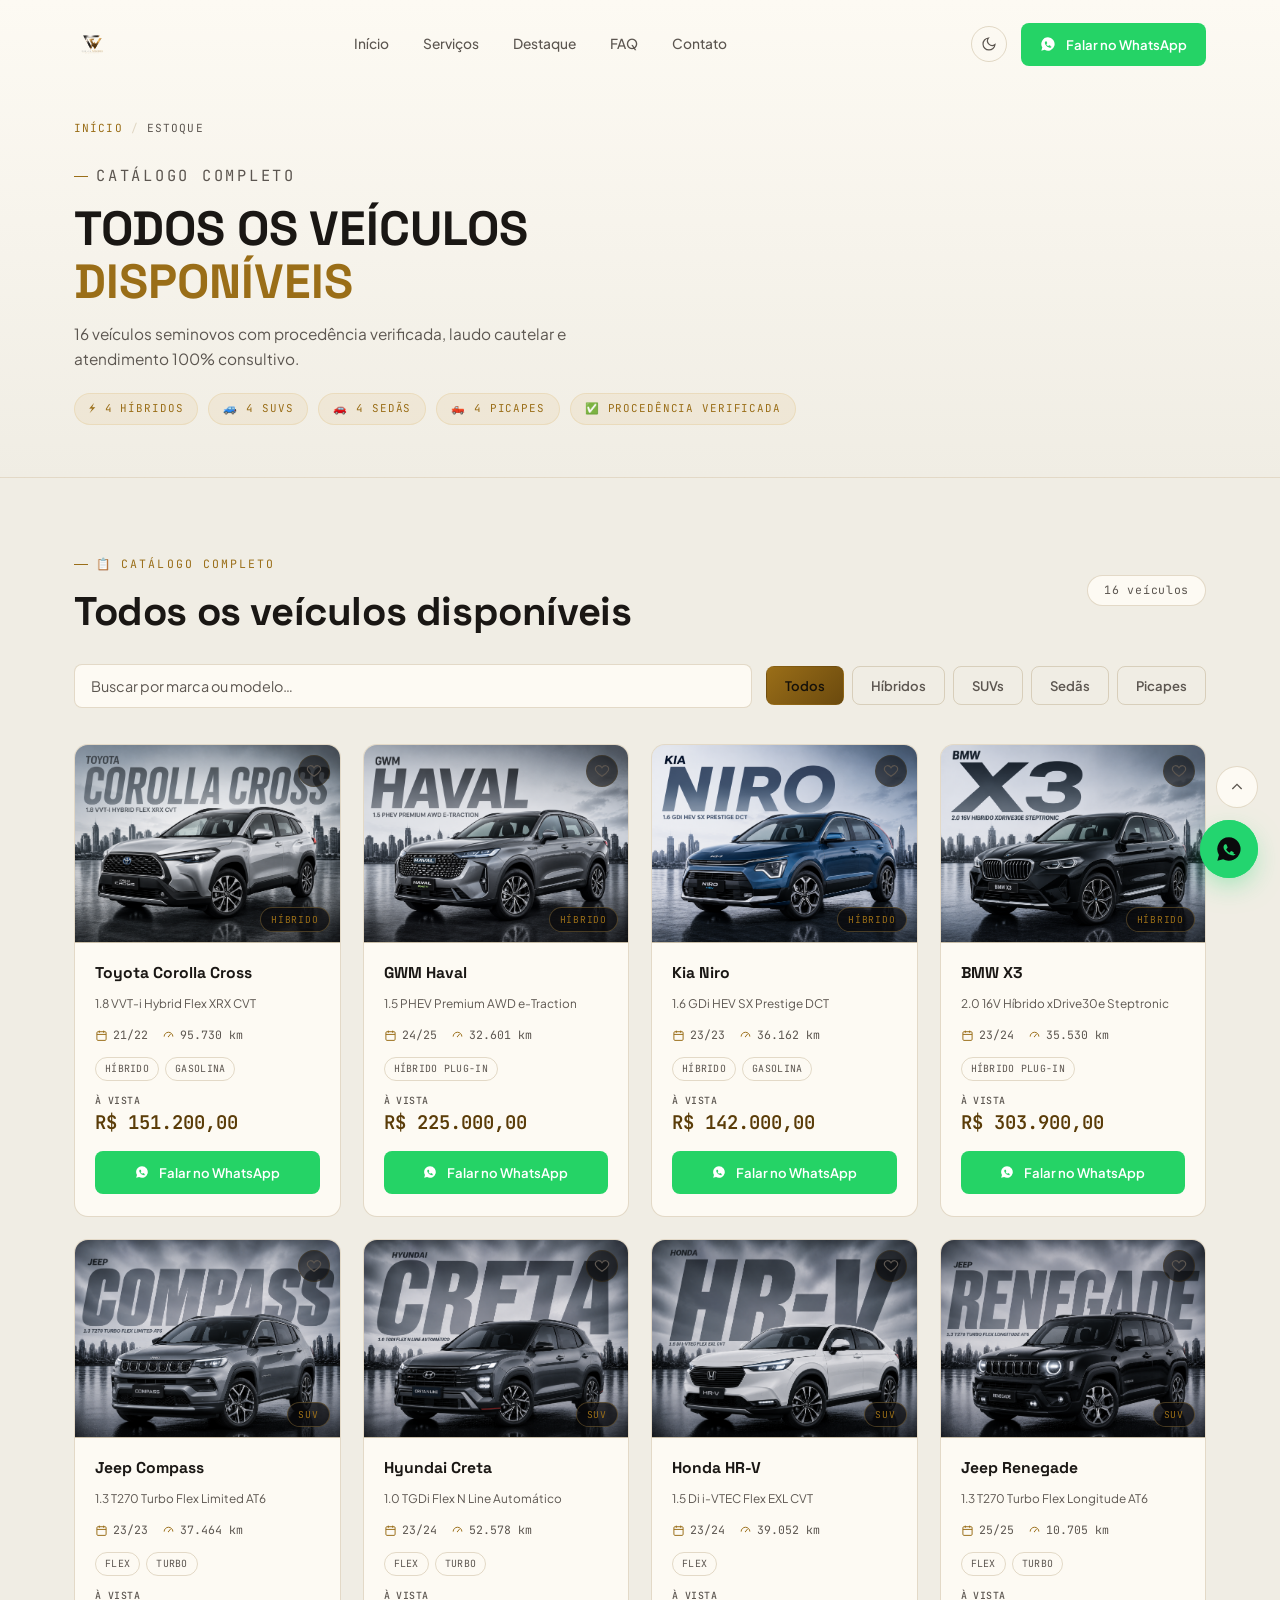
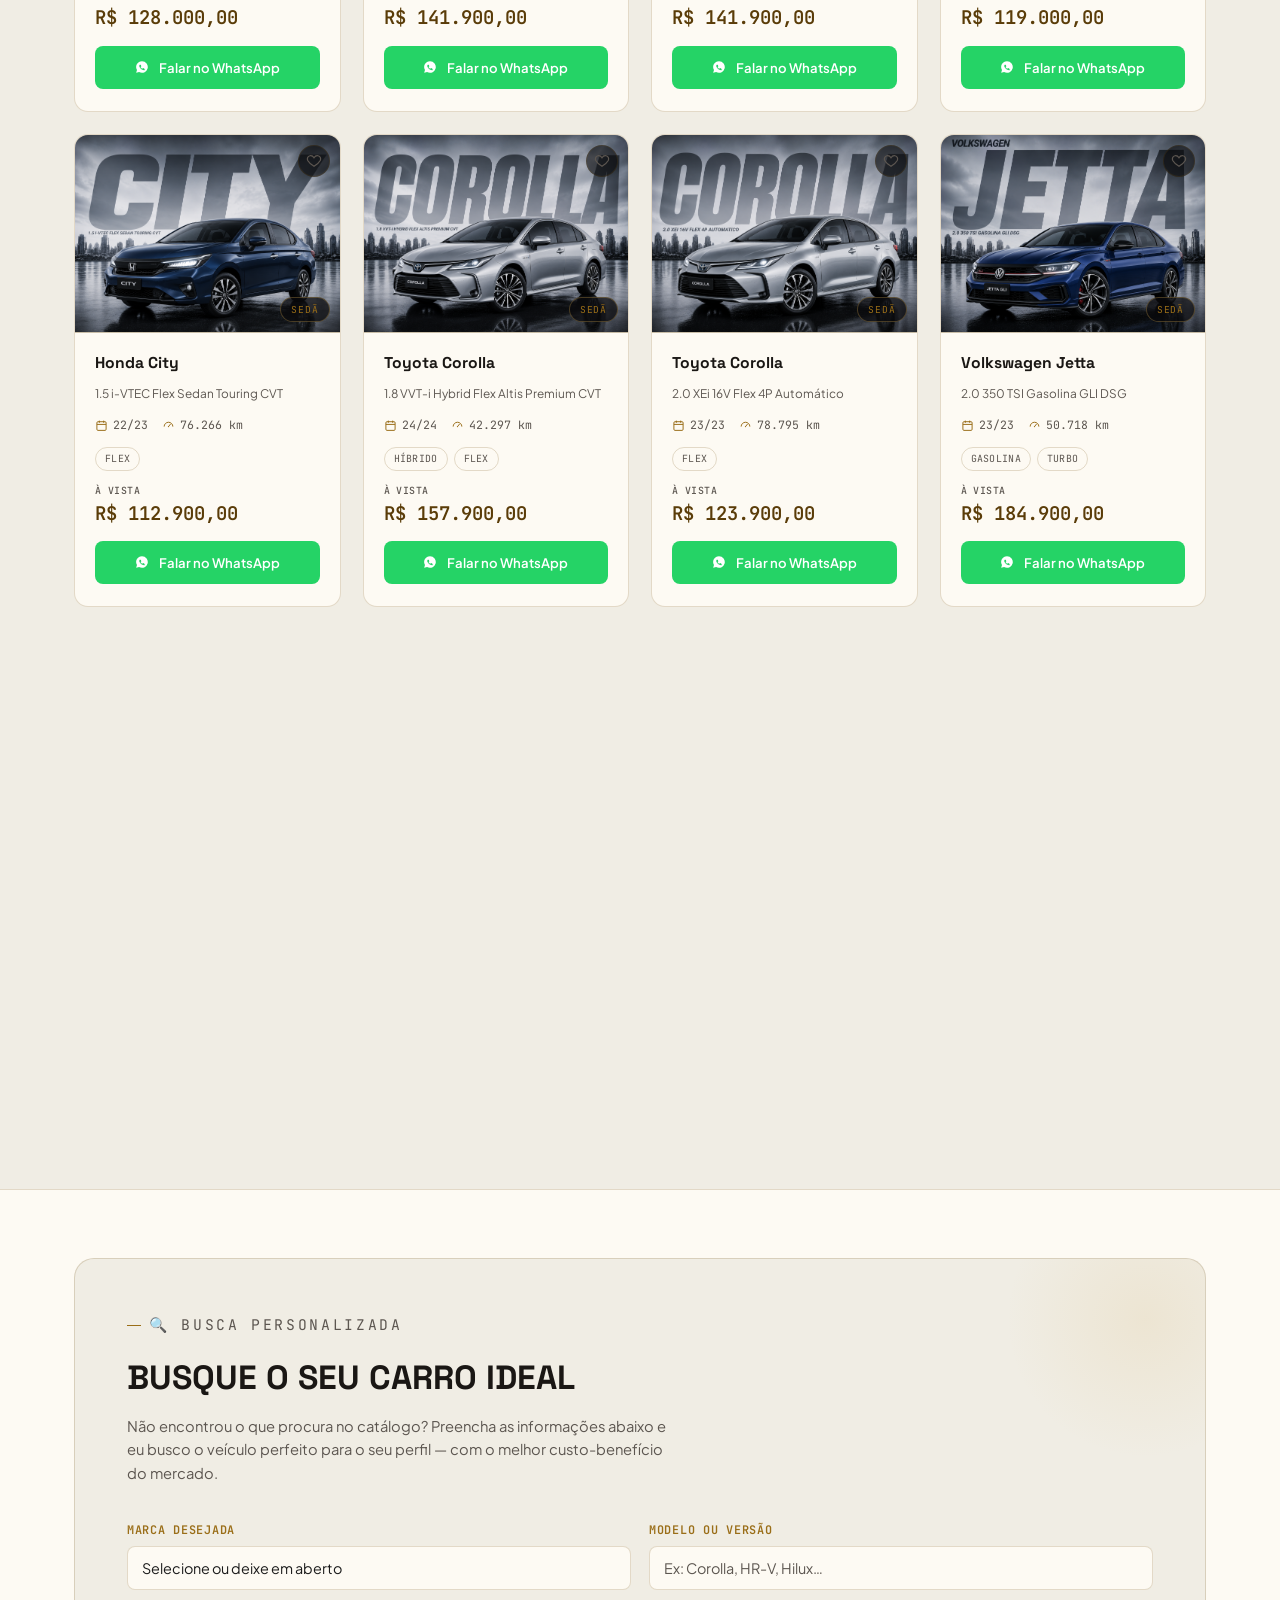
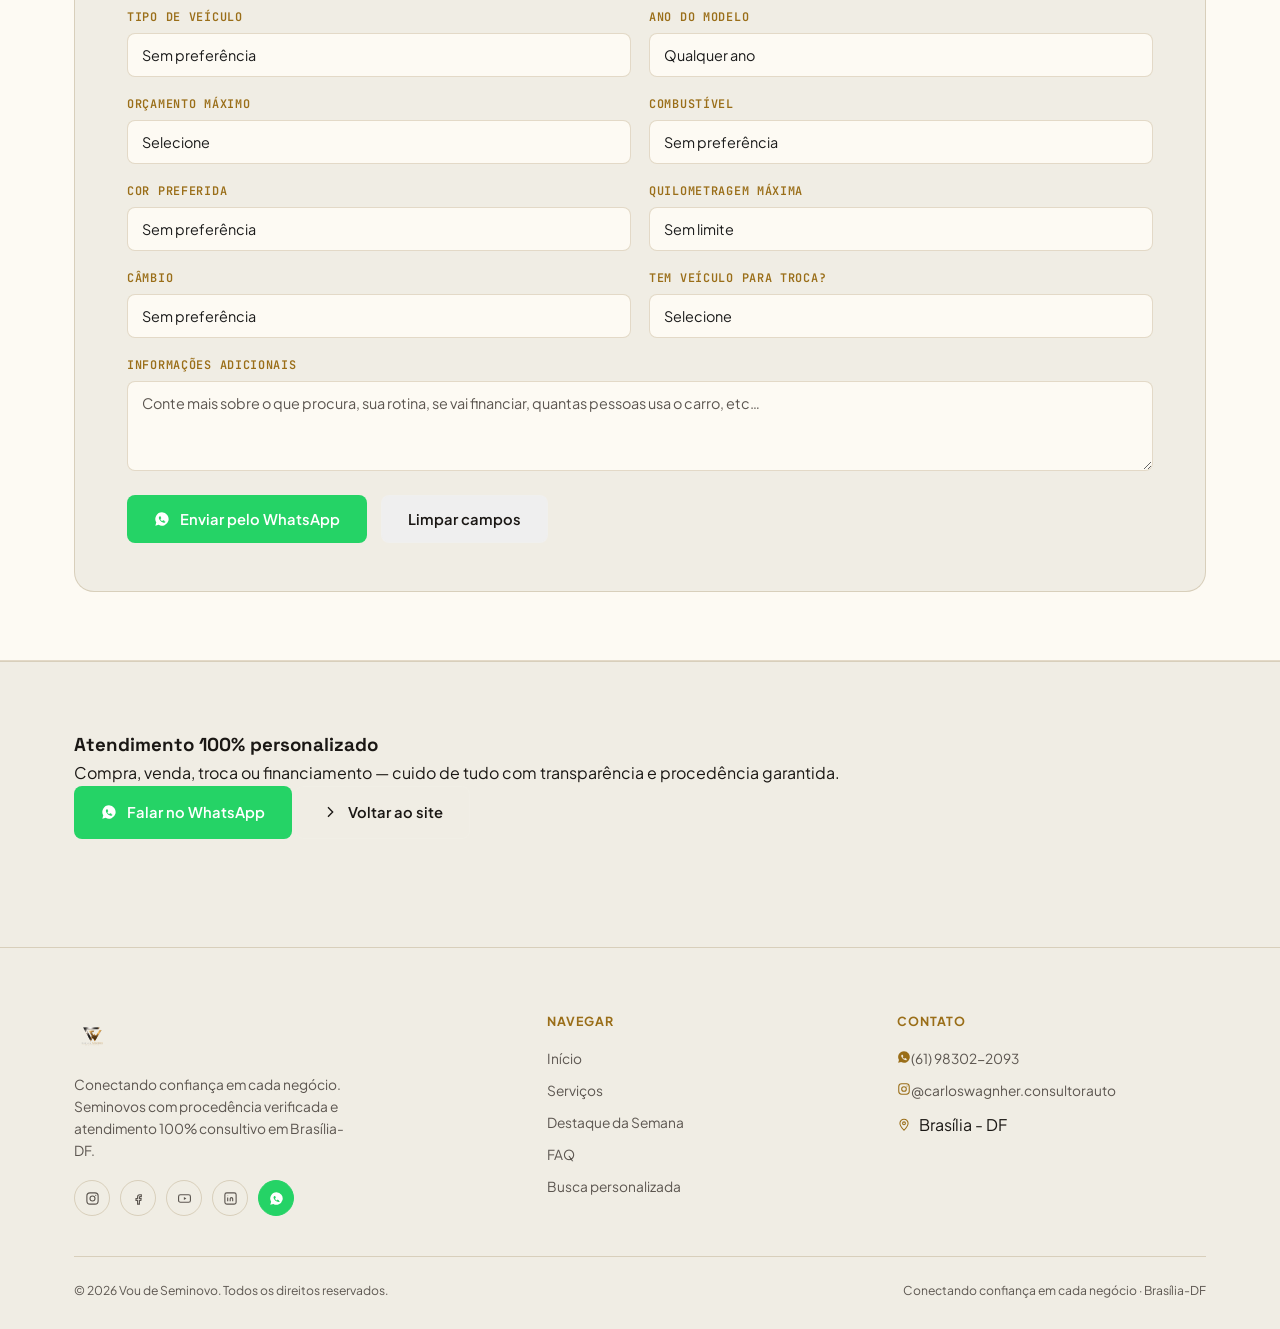
==== commit b3e53352: "Rebrand: Carlos Wagnher Automotive → Vou de Seminovo" ====
--- a/estoque.html
+++ b/estoque.html
@@ -3,8 +3,8 @@
 <head>
 <meta charset="UTF-8">
 <meta name="viewport" content="width=device-width, initial-scale=1.0">
-<title>Estoque Completo | Carlos Wagnher Automotive — Seminovos em Brasília-DF</title>
-<meta name="description" content="Veja todos os 16 veículos seminovos disponíveis com procedência verificada em Brasília-DF. Fale com Carlos Wagnher.">
+<title>Estoque Completo | Vou de Seminovo — Seminovos em Brasília-DF</title>
+<meta name="description" content="Veja todos os 16 veículos seminovos disponíveis com procedência verificada em Brasília-DF. Conectando confiança em cada negócio — Vou de Seminovo.">
 <link rel="icon" href="img/favicon.png" type="image/png">
 <script>
 (function(){try{var t=localStorage.getItem('cw-theme');if(!t)t=window.matchMedia('(prefers-color-scheme:dark)').matches?'dark':'light';document.documentElement.setAttribute('data-theme',t);}catch(e){}})();
@@ -260,7 +260,7 @@
 <header id="siteHeader">
   <div class="container nav-row">
     <a href="index.html" class="brand">
-      <img src="img/logo.png" alt="Carlos Wagnher Automotive" class="brand-logo">
+      <img src="img/logo.png" alt="Vou de Seminovo" class="brand-logo">
     </a>
     <nav class="primary-nav" aria-label="Navegação principal">
       <a href="index.html">Início</a>
@@ -516,9 +516,9 @@
     <div class="footer-grid">
       <div class="footer-brand">
         <a href="index.html" class="brand">
-          <img src="img/logo.png" alt="Carlos Wagnher Automotive" class="brand-logo">
+          <img src="img/logo.png" alt="Vou de Seminovo" class="brand-logo">
         </a>
-        <p>Consultoria automotiva especializada em veículos seminovos, com procedência verificada em Brasília-DF.</p>
+        <p>Conectando confiança em cada negócio. Seminovos com procedência verificada e atendimento 100% consultivo em Brasília-DF.</p>
         <div class="socials" style="margin-top:18px">
           <a class="social-ic" href="https://www.instagram.com/carloswagnher.consultorauto/" target="_blank" rel="noopener" aria-label="Instagram">
             <svg aria-hidden="true"><use href="#ic-insta"/></svg>
@@ -560,8 +560,8 @@
       </div>
     </div>
     <div class="footer-bottom">
-      <span>© <span id="year"></span> Carlos Wagnher Automotive. Todos os direitos reservados.</span>
-      <span>Consultoria automotiva em Brasília-DF</span>
+      <span>© <span id="year"></span> Vou de Seminovo. Todos os direitos reservados.</span>
+      <span>Conectando confiança em cada negócio · Brasília-DF</span>
     </div>
   </div>
 </footer>
